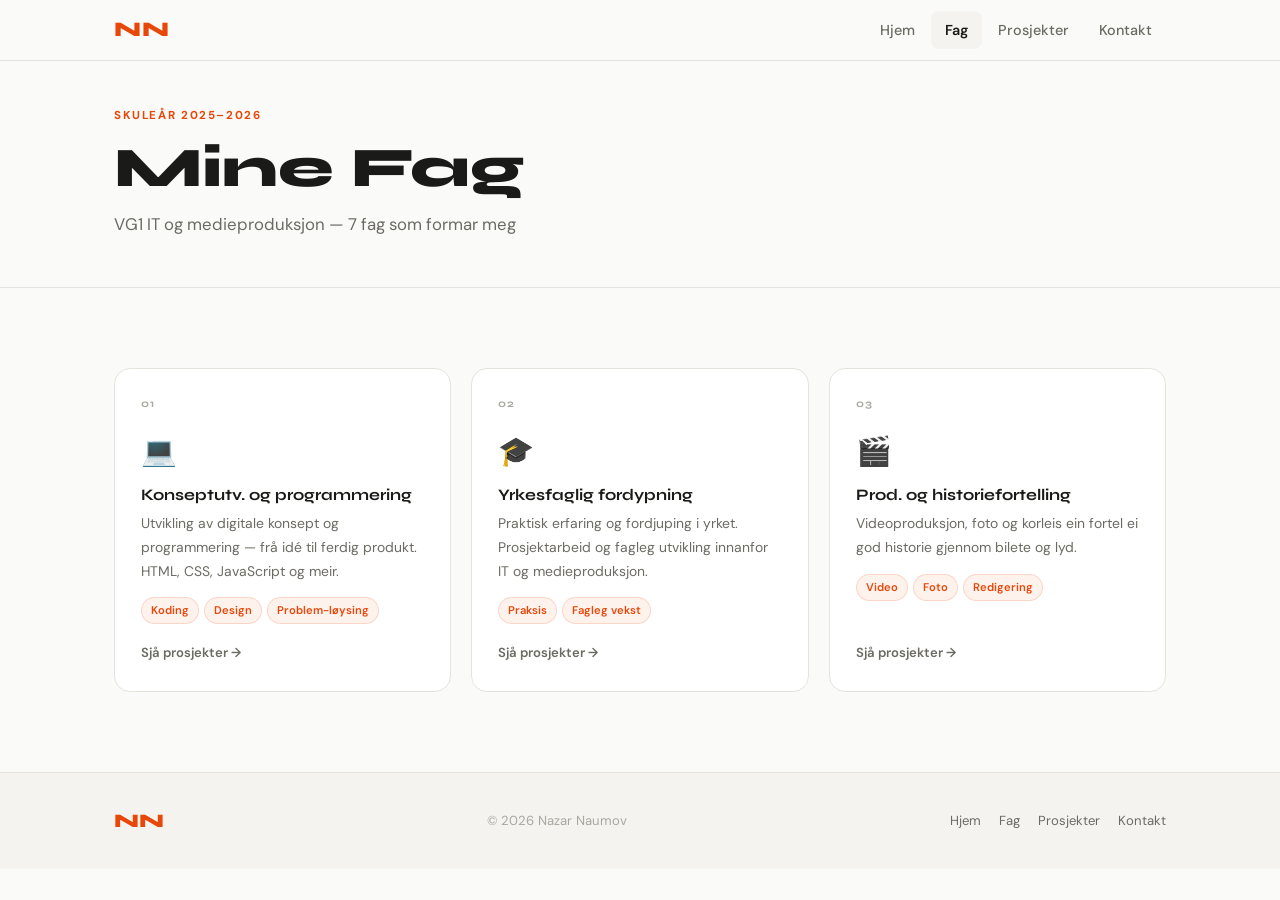
==== fag.html @ c9faaaee "Initial commit" ====
<!DOCTYPE html>
<html lang="no">
<head>
    <meta charset="UTF-8">
    <meta name="viewport" content="width=device-width, initial-scale=1.0">
    <title>Mine Fag — Nazar Naumov</title>
    <link rel="preconnect" href="https://fonts.googleapis.com">
    <link href="https://fonts.googleapis.com/css2?family=Syne:wght@400;600;700;800&family=DM+Sans:wght@300;400;500&display=swap" rel="stylesheet">
    <link rel="stylesheet" href="style.css">
</head>
<body>

    <nav class="navbar">
        <div class="nav-container">
            <a href="index.html" class="logo">NN</a>
            <div class="nav-menu">
                <a href="index.html" class="nav-link">Hjem</a>
                <a href="fag.html" class="nav-link active">Fag</a>
                <a href="prosjekter.html" class="nav-link">Prosjekter</a>
                <a href="kontakt.html" class="nav-link">Kontakt</a>
            </div>
            <button class="menu-btn" aria-label="Meny">
                <span></span><span></span><span></span>
            </button>
        </div>
    </nav>

    <div class="page-hero">
        <div class="container">
            <div class="section-label reveal">Skuleår 2025–2026</div>
            <h1 class="page-title reveal">Mine Fag</h1>
            <p class="page-subtitle reveal">VG1 IT og medieproduksjon — 7 fag som formar meg</p>
        </div>
    </div>

    <section class="fag-section section">
        <div class="container">
            <div class="fag-grid">

                <div class="fag-card reveal">
                    <div class="fag-num">01</div>
                    <div class="fag-body">
                        <div class="fag-icon">💻</div>
                        <h3>Konseptutv. og programmering</h3>
                        <p>Utvikling av digitale konsept og programmering — frå idé til ferdig produkt. HTML, CSS, JavaScript og meir.</p>
                        <div class="fag-tags">
                            <span>Koding</span>
                            <span>Design</span>
                            <span>Problem-løysing</span>
                        </div>
                    </div>
                    <a href="prosjekter.html#kp" class="fag-link">Sjå prosjekter →</a>
                </div>

                <div class="fag-card reveal">
                    <div class="fag-num">02</div>
                    <div class="fag-body">
                        <div class="fag-icon">🎓</div>
                        <h3>Yrkesfaglig fordypning</h3>
                        <p>Praktisk erfaring og fordjuping i yrket. Prosjektarbeid og fagleg utvikling innanfor IT og medieproduksjon.</p>
                        <div class="fag-tags">
                            <span>Praksis</span>
                            <span>Fagleg vekst</span>
                        </div>
                    </div>
                    <a href="prosjekter.html#yf" class="fag-link">Sjå prosjekter →</a>
                </div>

                <div class="fag-card reveal">
                    <div class="fag-num">03</div>
                    <div class="fag-body">
                        <div class="fag-icon">🎬</div>
                        <h3>Prod. og historiefortelling</h3>
                        <p>Videoproduksjon, foto og korleis ein fortel ei god historie gjennom bilete og lyd.</p>
                        <div class="fag-tags">
                            <span>Video</span>
                            <span>Foto</span>
                            <span>Redigering</span>
                        </div>
                    </div>
                    <a href="prosjekter.html#ph" class="fag-link">Sjå prosjekter →</a>
                </div>
                </div>
            </div>
        </div>
    </section>

    <footer class="footer">
        <div class="container">
            <div class="footer-inner">
                <span class="footer-logo">NN</span>
                <span class="footer-copy">© <span class="year"></span> Nazar Naumov</span>
                <div class="footer-links">
                    <a href="index.html">Hjem</a>
                    <a href="fag.html">Fag</a>
                    <a href="prosjekter.html">Prosjekter</a>
                    <a href="kontakt.html">Kontakt</a>
                </div>
            </div>
        </div>
    </footer>

    <script src="script.js"></script>
</body>
</html>
---- style.css ----
/* ============================
   RESET & BASE
   ============================ */
*, *::before, *::after { margin: 0; padding: 0; box-sizing: border-box; }

:root {
    --bg: #fafaf9;
    --bg2: #f4f3f0;
    --surface: #ffffff;
    --border: #e5e3de;
    --accent: #e8470a;
    --accent2: #f97316;
    --text: #1a1a18;
    --text-muted: #6b6b63;
    --text-dim: #a8a89e;
    --white: #ffffff;
    --radius: 10px;
    --radius-lg: 16px;
    --shadow: 0 2px 12px rgba(0,0,0,0.07);
    --shadow-lg: 0 4px 24px rgba(0,0,0,0.1);
    --transition: 0.25s ease;
}

html { scroll-behavior: smooth; }

body {
    font-family: 'DM Sans', sans-serif;
    background: var(--bg);
    color: var(--text);
    line-height: 1.7;
    overflow-x: hidden;
}

h1, h2, h3, h4 { font-family: 'Syne', sans-serif; line-height: 1.15; }
a { text-decoration: none; color: inherit; }
img { max-width: 100%; }

.container { max-width: 1100px; margin: 0 auto; padding: 0 24px; }
.section { padding: 80px 0; }
.bg-dark { background: var(--bg2); }


/* ============================
   NAVBAR
   ============================ */
.navbar {
    position: fixed;
    top: 0; left: 0; right: 0;
    z-index: 1000;
    background: rgba(250, 250, 249, 0.92);
    backdrop-filter: blur(16px);
    -webkit-backdrop-filter: blur(16px);
    border-bottom: 1px solid var(--border);
}

.nav-container {
    max-width: 1100px;
    margin: 0 auto;
    padding: 0 24px;
    height: 60px;
    display: flex;
    align-items: center;
    justify-content: space-between;
}

.logo {
    font-family: 'Syne', sans-serif;
    font-weight: 800;
    font-size: 1.3rem;
    letter-spacing: 0.04em;
    color: var(--accent);
}

.nav-menu { display: flex; gap: 2px; align-items: center; }

.nav-link {
    font-size: 0.9rem;
    font-weight: 500;
    color: var(--text-muted);
    padding: 7px 14px;
    border-radius: 8px;
    transition: var(--transition);
}

.nav-link:hover { color: var(--text); background: var(--bg2); }
.nav-link.active { color: var(--text); background: var(--bg2); font-weight: 600; }

.menu-btn {
    display: none;
    flex-direction: column;
    gap: 5px;
    background: none;
    border: none;
    cursor: pointer;
    padding: 8px;
}

.menu-btn span {
    display: block;
    width: 22px;
    height: 2px;
    background: var(--text);
    border-radius: 2px;
    transition: var(--transition);
}


/* ============================
   HERO
   ============================ */
.hero {
    min-height: 100vh;
    display: flex;
    align-items: center;
    justify-content: space-between;
    padding: 110px 24px 80px;
    max-width: 1100px;
    margin: 0 auto;
    gap: 60px;
}

.hero-bg { display: none; }

.hero-content { flex: 1; max-width: 580px; }

.hero-tag {
    display: inline-block;
    font-size: 0.78rem;
    font-weight: 600;
    letter-spacing: 0.08em;
    text-transform: uppercase;
    color: var(--accent);
    background: rgba(232, 71, 10, 0.07);
    border: 1px solid rgba(232, 71, 10, 0.18);
    padding: 5px 13px;
    border-radius: 40px;
    margin-bottom: 24px;
}

.hero-title {
    font-size: clamp(2.8rem, 6vw, 5rem);
    font-weight: 800;
    line-height: 1;
    margin-bottom: 20px;
    color: var(--text);
}

.hero-title .line { display: block; }
.hero-title .accent { color: var(--accent); }

.hero-desc {
    font-size: 1.05rem;
    color: var(--text-muted);
    max-width: 460px;
    margin-bottom: 36px;
    line-height: 1.8;
}

.hero-actions { display: flex; gap: 14px; flex-wrap: wrap; }

.hero-avatar {
    position: relative;
    flex-shrink: 0;
}

.avatar-ring {
    width: 260px; height: 260px;
    border-radius: 50%;
    padding: 3px;
    background: linear-gradient(135deg, var(--accent), var(--accent2));
}

.avatar-img {
    width: 100%; height: 100%;
    border-radius: 50%;
    overflow: hidden;
    background: var(--bg2);
    display: flex;
    align-items: center;
    justify-content: center;
}

.avatar-img img { width: 100%; height: 100%; object-fit: cover; }

.avatar-initials {
    font-family: 'Syne', sans-serif;
    font-size: 3.5rem;
    font-weight: 800;
    color: var(--accent);
}

.avatar-badge {
    position: absolute;
    bottom: 16px; right: -8px;
    background: var(--white);
    border: 1px solid var(--border);
    color: var(--text);
    font-family: 'Syne', sans-serif;
    font-weight: 700;
    font-size: 0.82rem;
    padding: 7px 14px;
    border-radius: 40px;
    box-shadow: var(--shadow);
}


/* ============================
   BUTTONS
   ============================ */
.btn-primary {
    display: inline-flex;
    align-items: center;
    background: var(--accent);
    color: white;
    font-family: 'DM Sans', sans-serif;
    font-weight: 600;
    font-size: 0.92rem;
    padding: 12px 26px;
    border-radius: 9px;
    border: none;
    cursor: pointer;
    transition: var(--transition);
}

.btn-primary:hover { background: #cf3d07; color: white; }
.btn-primary.full-width { width: 100%; justify-content: center; }

.btn-ghost {
    display: inline-flex;
    align-items: center;
    font-family: 'DM Sans', sans-serif;
    font-weight: 600;
    font-size: 0.92rem;
    padding: 12px 26px;
    border-radius: 9px;
    border: 1px solid var(--border);
    color: var(--text);
    background: transparent;
    cursor: pointer;
    transition: var(--transition);
}

.btn-ghost:hover { background: var(--bg2); border-color: var(--text-muted); }


/* ============================
   SECTION LABELS & TITLES
   ============================ */
.section-label {
    display: inline-block;
    font-size: 0.72rem;
    font-weight: 700;
    letter-spacing: 0.14em;
    text-transform: uppercase;
    color: var(--accent);
    margin-bottom: 10px;
}

.section-label.light { color: var(--accent); }

.section-title {
    font-family: 'Syne', sans-serif;
    font-size: clamp(1.8rem, 3.5vw, 2.6rem);
    font-weight: 800;
    color: var(--text);
    margin-bottom: 40px;
    line-height: 1.15;
}

.section-title.light { color: var(--text); }


/* ============================
   ABOUT
   ============================ */
.about-grid {
    display: grid;
    grid-template-columns: 1fr 1fr;
    gap: 60px;
    align-items: center;
}

.about-text p { color: var(--text-muted); margin-bottom: 14px; }
.about-text .section-title { margin-bottom: 20px; }

.about-stats {
    display: grid;
    grid-template-columns: 1fr 1fr;
    gap: 14px;
}

.stat-card {
    background: var(--surface);
    border: 1px solid var(--border);
    border-radius: var(--radius);
    padding: 24px 20px;
    text-align: center;
    transition: var(--transition);
}

.stat-card:hover { border-color: var(--accent); }

.stat-num {
    display: block;
    font-family: 'Syne', sans-serif;
    font-size: 2rem;
    font-weight: 800;
    color: var(--accent);
}

.stat-label {
    display: block;
    font-size: 0.78rem;
    color: var(--text-muted);
    margin-top: 4px;
    font-weight: 500;
}


/* ============================
   HIGHLIGHTS
   ============================ */
.highlights-grid {
    display: grid;
    grid-template-columns: repeat(3, 1fr);
    gap: 20px;
    margin-top: 40px;
}

.highlight-card {
    background: var(--surface);
    border: 1px solid var(--border);
    border-radius: var(--radius-lg);
    padding: 28px;
    transition: var(--transition);
    display: flex;
    flex-direction: column;
    gap: 10px;
    cursor: pointer;
}

.highlight-card:hover { border-color: var(--accent); box-shadow: var(--shadow); }

.card-icon { font-size: 1.8rem; }

.highlight-card h3 {
    font-family: 'Syne', sans-serif;
    font-size: 1.1rem;
    font-weight: 700;
    color: var(--text);
}

.highlight-card p { color: var(--text-muted); font-size: 0.88rem; flex: 1; }

.card-arrow {
    font-size: 1.1rem;
    color: var(--accent);
    margin-top: 6px;
    transition: var(--transition);
}

.highlight-card:hover .card-arrow { transform: translateX(4px); }


/* ============================
   PAGE HERO (inner pages)
   ============================ */
.page-hero {
    padding: 100px 0 48px;
    border-bottom: 1px solid var(--border);
}

.page-title {
    font-family: 'Syne', sans-serif;
    font-size: clamp(2.2rem, 5vw, 3.5rem);
    font-weight: 800;
    color: var(--text);
    margin-bottom: 10px;
}

.page-subtitle {
    color: var(--text-muted);
    font-size: 1.05rem;
    max-width: 500px;
}


/* ============================
   FAG GRID
   ============================ */
.fag-grid {
    display: grid;
    grid-template-columns: repeat(auto-fill, minmax(300px, 1fr));
    gap: 20px;
}

.fag-card {
    background: var(--surface);
    border: 1px solid var(--border);
    border-radius: var(--radius-lg);
    padding: 26px;
    display: flex;
    flex-direction: column;
    gap: 0;
    transition: var(--transition);
}

.fag-card:hover { border-color: var(--accent); box-shadow: var(--shadow); }

.fag-num {
    font-family: 'Syne', sans-serif;
    font-size: 0.68rem;
    font-weight: 700;
    letter-spacing: 0.1em;
    color: var(--text-dim);
    margin-bottom: 14px;
}

.fag-body { flex: 1; }
.fag-icon { font-size: 1.8rem; margin-bottom: 10px; }

.fag-body h3 {
    font-family: 'Syne', sans-serif;
    font-size: 1rem;
    font-weight: 700;
    color: var(--text);
    margin-bottom: 8px;
}

.fag-body p { color: var(--text-muted); font-size: 0.87rem; margin-bottom: 14px; line-height: 1.7; }

.fag-tags { display: flex; flex-wrap: wrap; gap: 5px; margin-bottom: 18px; }

.fag-tags span {
    font-size: 0.7rem;
    font-weight: 600;
    color: var(--accent);
    background: rgba(232, 71, 10, 0.07);
    border: 1px solid rgba(232, 71, 10, 0.16);
    padding: 3px 9px;
    border-radius: 20px;
}

.fag-link {
    font-size: 0.82rem;
    font-weight: 600;
    color: var(--text-muted);
    transition: var(--transition);
    margin-top: auto;
}

.fag-card:hover .fag-link { color: var(--accent); }


/* ============================
   PROJECTS
   ============================ */
.filter-bar {
    padding: 16px 0;
    background: var(--bg2);
    border-bottom: 1px solid var(--border);
    overflow-x: auto;
}

.filter-btns {
    display: flex;
    gap: 6px;
    flex-wrap: nowrap;
    min-width: max-content;
}

.filter-btn {
    font-family: 'DM Sans', sans-serif;
    font-size: 0.82rem;
    font-weight: 500;
    color: var(--text-muted);
    background: var(--surface);
    border: 1px solid var(--border);
    padding: 6px 14px;
    border-radius: 7px;
    cursor: pointer;
    transition: var(--transition);
    white-space: nowrap;
}

.filter-btn:hover { color: var(--text); border-color: var(--text-muted); }
.filter-btn.active { color: white; background: var(--accent); border-color: var(--accent); }

.proj-category { margin-bottom: 64px; }

.category-header {
    display: flex;
    align-items: center;
    gap: 12px;
    margin-bottom: 28px;
    padding-bottom: 14px;
    border-bottom: 1px solid var(--border);
}

.cat-icon { font-size: 1.4rem; }

.category-header h2 {
    font-family: 'Syne', sans-serif;
    font-size: 1.4rem;
    font-weight: 700;
    color: var(--text);
}

.proj-grid {
    display: grid;
    grid-template-columns: repeat(auto-fill, minmax(270px, 1fr));
    gap: 18px;
}

.proj-card {
    background: var(--surface);
    border: 1px solid var(--border);
    border-radius: var(--radius);
    padding: 22px;
    transition: var(--transition);
    display: flex;
    flex-direction: column;
    gap: 10px;
}

.proj-card:hover { border-color: var(--accent); box-shadow: var(--shadow); }

.proj-card h4 {
    font-family: 'Syne', sans-serif;
    font-size: 0.98rem;
    font-weight: 700;
    color: var(--text);
}

.proj-card p { color: var(--text-muted); font-size: 0.86rem; flex: 1; line-height: 1.7; }

.proj-status {
    display: inline-block;
    font-size: 0.68rem;
    font-weight: 700;
    letter-spacing: 0.05em;
    text-transform: uppercase;
    padding: 3px 9px;
    border-radius: 20px;
    width: fit-content;
}

.status-done { background: rgba(34,197,94,0.1); color: #16a34a; border: 1px solid rgba(34,197,94,0.2); }
.status-progress { background: rgba(234,179,8,0.1); color: #b45309; border: 1px solid rgba(234,179,8,0.25); }
.status-idea { background: rgba(232,71,10,0.08); color: var(--accent); border: 1px solid rgba(232,71,10,0.2); }

.proj-tags { display: flex; flex-wrap: wrap; gap: 5px; }

.proj-tags span {
    font-size: 0.7rem;
    font-weight: 500;
    color: var(--text-muted);
    background: var(--bg2);
    padding: 2px 9px;
    border-radius: 5px;
}

.proj-footer {
    display: flex;
    justify-content: space-between;
    align-items: center;
    padding-top: 10px;
    border-top: 1px solid var(--border);
}

.proj-date { font-size: 0.76rem; color: var(--text-dim); }

.proj-add {
    border: 2px dashed var(--border);
    background: transparent;
    align-items: center;
    justify-content: center;
    min-height: 110px;
    cursor: pointer;
    color: var(--text-dim);
    font-size: 0.88rem;
    font-weight: 500;
    transition: var(--transition);
}

.proj-add:hover { border-color: var(--accent); color: var(--accent); }
.proj-card.hidden { display: none; }


/* ============================
   CONTACT
   ============================ */
.contact-grid {
    display: grid;
    grid-template-columns: 1fr 1fr;
    gap: 60px;
    align-items: start;
}

.contact-info h2 {
    font-family: 'Syne', sans-serif;
    font-size: 1.8rem;
    font-weight: 700;
    color: var(--text);
    margin-bottom: 14px;
}

.contact-info > p { color: var(--text-muted); margin-bottom: 32px; }

.contact-items { display: flex; flex-direction: column; gap: 14px; }

.contact-item {
    display: flex;
    align-items: flex-start;
    gap: 14px;
    background: var(--surface);
    border: 1px solid var(--border);
    border-radius: var(--radius);
    padding: 16px;
    transition: var(--transition);
}

.contact-item:hover { border-color: var(--accent); }
.contact-icon { font-size: 1.3rem; flex-shrink: 0; }
.contact-label { font-size: 0.72rem; font-weight: 700; letter-spacing: 0.08em; text-transform: uppercase; color: var(--text-dim); margin-bottom: 3px; }
.contact-val { color: var(--text); font-weight: 500; font-size: 0.93rem; }

.contact-form-wrap {
    background: var(--surface);
    border: 1px solid var(--border);
    border-radius: var(--radius-lg);
    padding: 32px;
}

.contact-form { display: flex; flex-direction: column; gap: 18px; }
.form-group { display: flex; flex-direction: column; gap: 6px; }

.form-group label {
    font-size: 0.8rem;
    font-weight: 600;
    color: var(--text-muted);
    letter-spacing: 0.02em;
}

.form-group input,
.form-group textarea {
    background: var(--bg);
    border: 1px solid var(--border);
    border-radius: 8px;
    padding: 11px 14px;
    color: var(--text);
    font-family: 'DM Sans', sans-serif;
    font-size: 0.93rem;
    outline: none;
    transition: var(--transition);
    resize: vertical;
}

.form-group input:focus,
.form-group textarea:focus { border-color: var(--accent); box-shadow: 0 0 0 3px rgba(232,71,10,0.08); }

.form-group input::placeholder,
.form-group textarea::placeholder { color: var(--text-dim); }

.form-success {
    display: none;
    color: #16a34a;
    font-weight: 500;
    font-size: 0.88rem;
    text-align: center;
    padding: 12px;
    background: rgba(34,197,94,0.08);
    border-radius: 8px;
}

.form-success.show { display: block; }


/* ============================
   FOOTER
   ============================ */
.footer {
    background: var(--bg2);
    border-top: 1px solid var(--border);
    padding: 32px 0;
}

.footer-inner {
    display: flex;
    align-items: center;
    justify-content: space-between;
    flex-wrap: wrap;
    gap: 16px;
}

.footer-logo {
    font-family: 'Syne', sans-serif;
    font-weight: 800;
    font-size: 1.2rem;
    color: var(--accent);
}

.footer-copy { font-size: 0.82rem; color: var(--text-dim); }
.footer-links { display: flex; gap: 18px; }
.footer-links a { font-size: 0.82rem; color: var(--text-muted); transition: var(--transition); }
.footer-links a:hover { color: var(--text); }


/* ============================
   REVEAL ANIMATION (subtle)
   ============================ */
.reveal {
    opacity: 0;
    transform: translateY(16px);
    transition: opacity 0.5s ease, transform 0.5s ease;
}

.reveal.visible { opacity: 1; transform: translateY(0); }


/* ============================
   RESPONSIVE
   ============================ */
@media (max-width: 900px) {
    .hero { flex-direction: column-reverse; text-align: center; padding-top: 90px; min-height: auto; }
    .hero-actions { justify-content: center; }
    .hero-desc { margin-left: auto; margin-right: auto; }
    .avatar-ring { width: 200px; height: 200px; }
    .about-grid { grid-template-columns: 1fr; }
    .highlights-grid { grid-template-columns: 1fr 1fr; }
    .contact-grid { grid-template-columns: 1fr; }
}

@media (max-width: 640px) {
    .nav-menu { display: none; }
    .menu-btn { display: flex; }

    .nav-menu.open {
        display: flex;
        flex-direction: column;
        position: absolute;
        top: 60px; left: 0; right: 0;
        background: rgba(250,250,249,0.98);
        backdrop-filter: blur(16px);
        padding: 12px 24px 20px;
        border-bottom: 1px solid var(--border);
        gap: 2px;
    }

    .highlights-grid { grid-template-columns: 1fr; }
    .about-stats { grid-template-columns: 1fr 1fr; }
    .fag-grid { grid-template-columns: 1fr; }
    .proj-grid { grid-template-columns: 1fr; }
    .footer-inner { flex-direction: column; align-items: flex-start; }
}
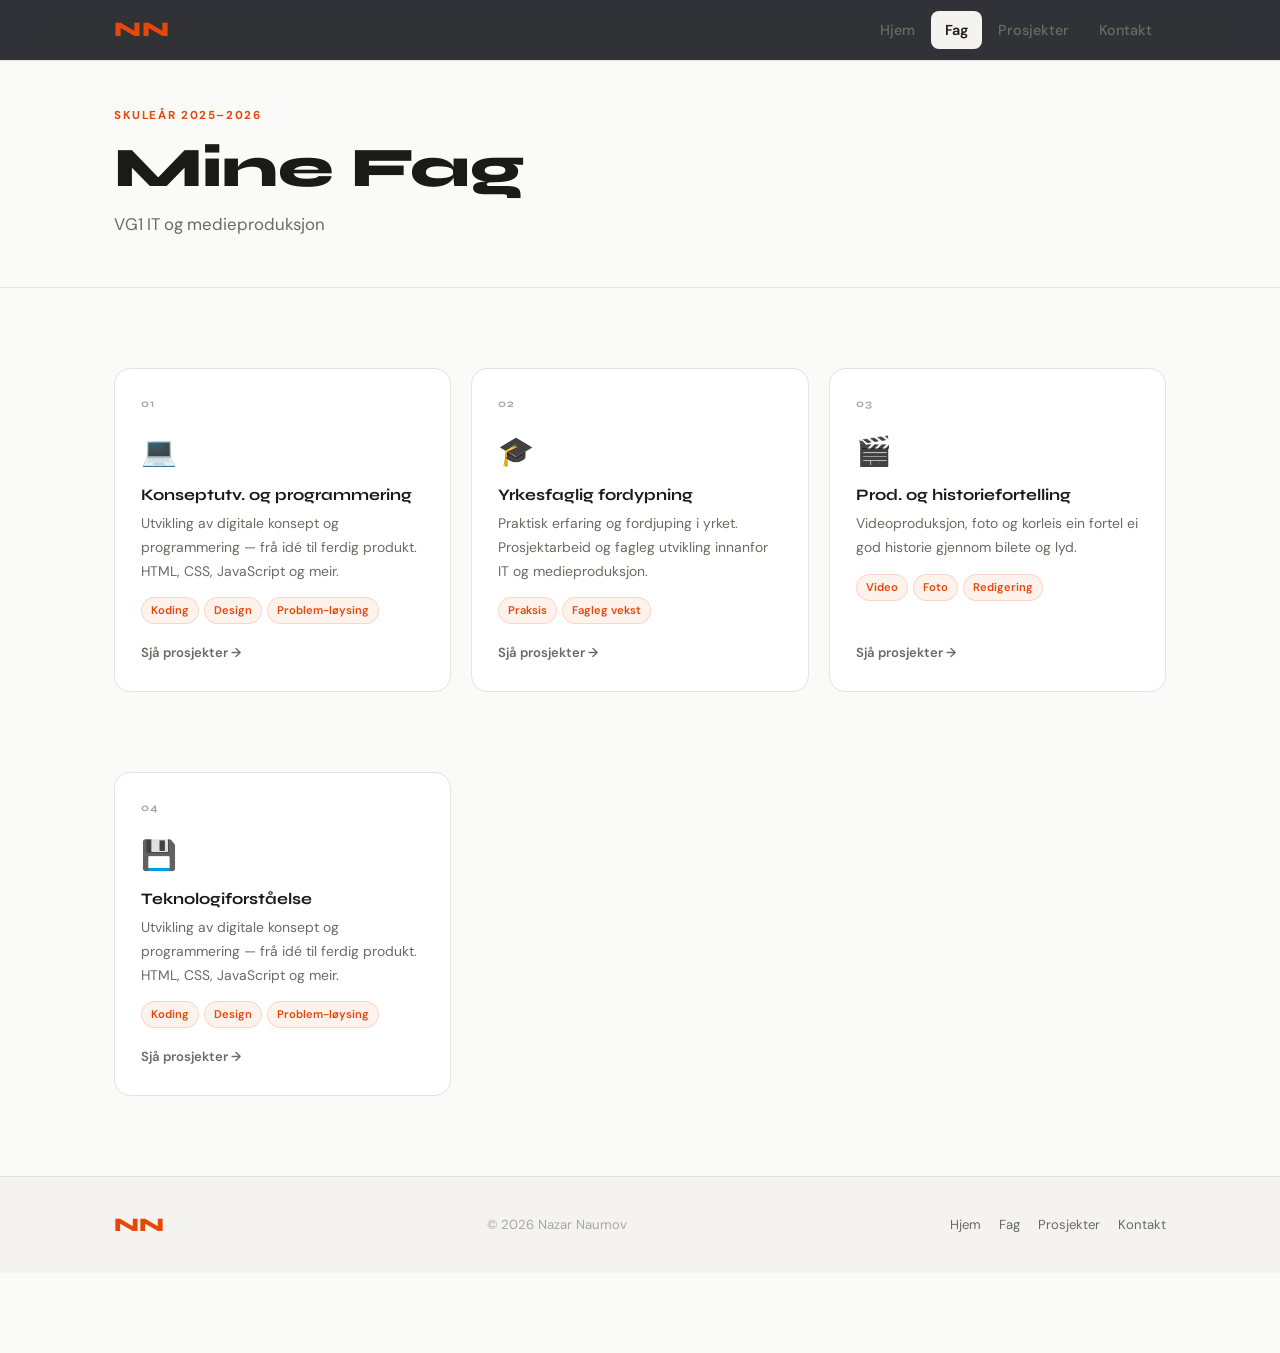
==== commit 9ab97628: "216" ====
--- a/fag.html
+++ b/fag.html
@@ -29,7 +29,7 @@
         <div class="container">
             <div class="section-label reveal">Skuleår 2025–2026</div>
             <h1 class="page-title reveal">Mine Fag</h1>
-            <p class="page-subtitle reveal">VG1 IT og medieproduksjon — 7 fag som formar meg</p>
+            <p class="page-subtitle reveal">VG1 IT og medieproduksjon</p>
         </div>
     </div>
 
@@ -83,9 +83,26 @@
                 </div>
             </div>
         </div>
+        <section class="fag-section section">
+        <div class="container">
+            <div class="fag-grid">
+
+                <div class="fag-card reveal">
+                    <div class="fag-num">04</div>
+                    <div class="fag-body">
+                        <div class="fag-icon">💾</div>
+                        <h3>Teknologiforståelse</h3>
+                        <p>Utvikling av digitale konsept og programmering — frå idé til ferdig produkt. HTML, CSS, JavaScript og meir.</p>
+                        <div class="fag-tags">
+                            <span>Koding</span>
+                            <span>Design</span>
+                            <span>Problem-løysing</span>
+                        </div>
+                    </div>
+                    <a href="prosjekter.html#tf" class="fag-link">Sjå prosjekter →</a>
+                </div>
     </section>
-
-    <footer class="footer">
+          <footer class="footer">
         <div class="container">
             <div class="footer-inner">
                 <span class="footer-logo">NN</span>
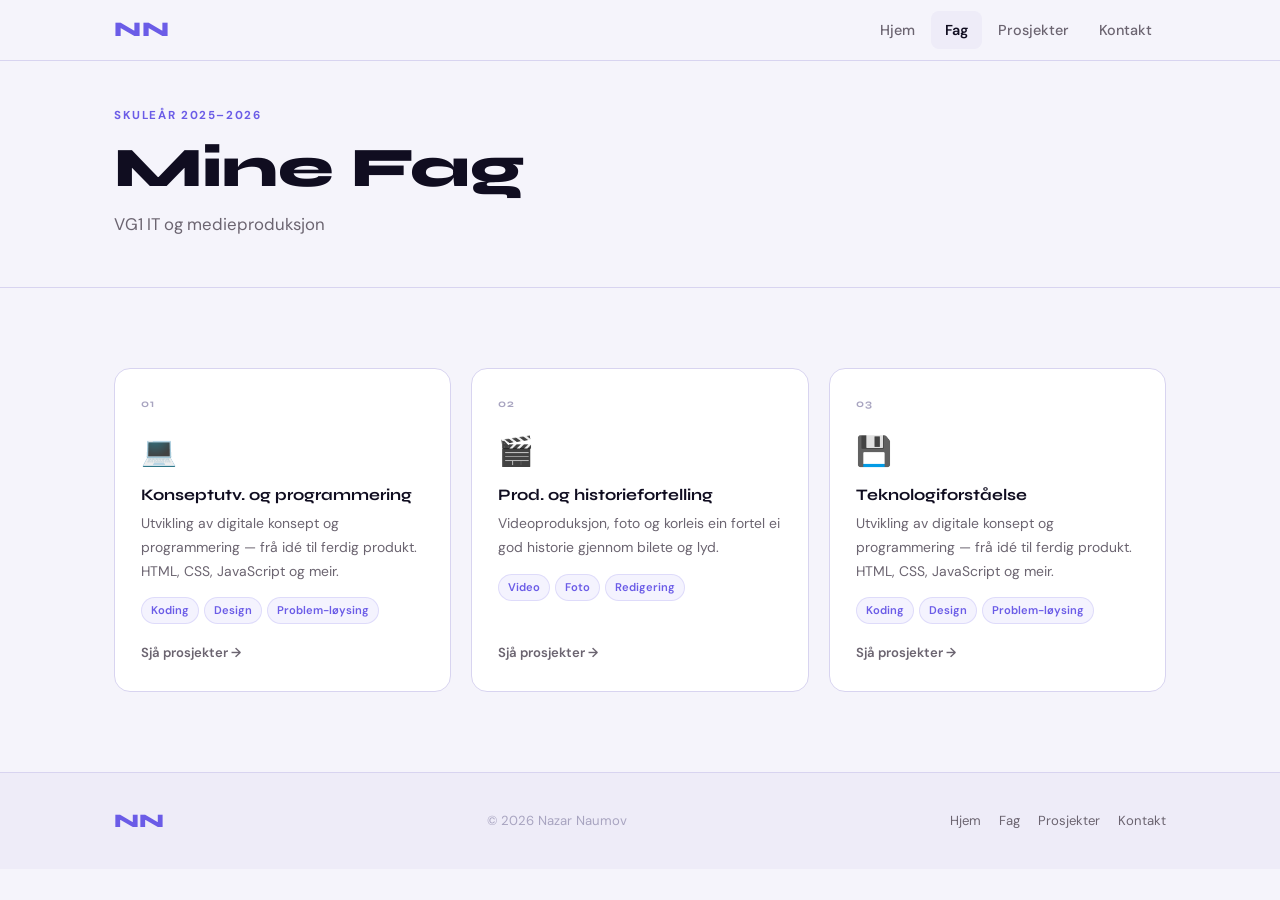
==== commit b746b67d: "ssss" ====
--- a/fag.html
+++ b/fag.html
@@ -55,20 +55,6 @@
                 <div class="fag-card reveal">
                     <div class="fag-num">02</div>
                     <div class="fag-body">
-                        <div class="fag-icon">🎓</div>
-                        <h3>Yrkesfaglig fordypning</h3>
-                        <p>Praktisk erfaring og fordjuping i yrket. Prosjektarbeid og fagleg utvikling innanfor IT og medieproduksjon.</p>
-                        <div class="fag-tags">
-                            <span>Praksis</span>
-                            <span>Fagleg vekst</span>
-                        </div>
-                    </div>
-                    <a href="prosjekter.html#yf" class="fag-link">Sjå prosjekter →</a>
-                </div>
-
-                <div class="fag-card reveal">
-                    <div class="fag-num">03</div>
-                    <div class="fag-body">
                         <div class="fag-icon">🎬</div>
                         <h3>Prod. og historiefortelling</h3>
                         <p>Videoproduksjon, foto og korleis ein fortel ei god historie gjennom bilete og lyd.</p>
@@ -80,15 +66,9 @@
                     </div>
                     <a href="prosjekter.html#ph" class="fag-link">Sjå prosjekter →</a>
                 </div>
-                </div>
-            </div>
-        </div>
-        <section class="fag-section section">
-        <div class="container">
-            <div class="fag-grid">
 
                 <div class="fag-card reveal">
-                    <div class="fag-num">04</div>
+                    <div class="fag-num">03</div>
                     <div class="fag-body">
                         <div class="fag-icon">💾</div>
                         <h3>Teknologiforståelse</h3>
@@ -101,8 +81,12 @@
                     </div>
                     <a href="prosjekter.html#tf" class="fag-link">Sjå prosjekter →</a>
                 </div>
+
+            </div>
+        </div>
     </section>
-          <footer class="footer">
+
+    <footer class="footer">
         <div class="container">
             <div class="footer-inner">
                 <span class="footer-logo">NN</span>
--- a/style.css
+++ b/style.css
@@ -4,21 +4,21 @@
 *, *::before, *::after { margin: 0; padding: 0; box-sizing: border-box; }
 
 :root {
-    --bg: #fafaf9;
-    --bg2: #f4f3f0;
-    --surface: #ffffff;
-    --border: #e5e3de;
-    --accent: #e8470a;
-    --accent2: #f97316;
-    --text: #1a1a18;
-    --text-muted: #6b6b63;
-    --text-dim: #a8a89e;
-    --white: #ffffff;
-    --radius: 10px;
-    --radius-lg: 16px;
-    --shadow: 0 2px 12px rgba(0,0,0,0.07);
-    --shadow-lg: 0 4px 24px rgba(0,0,0,0.1);
-    --transition: 0.25s ease;
+--bg: #f5f4fb;
+--bg2: #eeecf8;
+--surface: #ffffff;
+--border: #d8d4f0;
+--accent: #6B5CE7;
+--accent2: #5a4dd4;
+--text: #100D20;
+--text-muted: #6b6470;
+--text-dim: #a8a4c0;
+--white: #ffffff;
+--radius: 10px;
+--radius-lg: 16px;
+--shadow: 0 2px 12px rgba(28,23,48,0.07);
+--shadow-lg: 0 4px 24px rgba(28,23,48,0.12);
+--transition: 0.25s ease;
 }
 
 html { scroll-behavior: smooth; }
@@ -47,7 +47,7 @@
     position: fixed;
     top: 0; left: 0; right: 0;
     z-index: 1000;
-    background: rgba(250, 250, 249, 0.92);
+    background: rgba(245, 244, 251, 0.95);
     backdrop-filter: blur(16px);
     -webkit-backdrop-filter: blur(16px);
     border-bottom: 1px solid var(--border);
@@ -130,8 +130,8 @@
     letter-spacing: 0.08em;
     text-transform: uppercase;
     color: var(--accent);
-    background: rgba(232, 71, 10, 0.07);
-    border: 1px solid rgba(232, 71, 10, 0.18);
+    background: rgba(107, 92, 231, 0.07);
+    border: 1px solid rgba(107, 92, 231, 0.18);
     padding: 5px 13px;
     border-radius: 40px;
     margin-bottom: 24px;
@@ -222,7 +222,7 @@
     transition: var(--transition);
 }
 
-.btn-primary:hover { background: #cf3d07; color: white; }
+.btn-primary:hover { background: var(--accent2); color: white; }
 .btn-primary.full-width { width: 100%; justify-content: center; }
 
 .btn-ghost {
@@ -435,8 +435,8 @@
     font-size: 0.7rem;
     font-weight: 600;
     color: var(--accent);
-    background: rgba(232, 71, 10, 0.07);
-    border: 1px solid rgba(232, 71, 10, 0.16);
+    background: rgba(107, 92, 231, 0.07);
+    border: 1px solid rgba(107, 92, 231, 0.16);
     padding: 3px 9px;
     border-radius: 20px;
 }
@@ -547,7 +547,7 @@
 
 .status-done { background: rgba(34,197,94,0.1); color: #16a34a; border: 1px solid rgba(34,197,94,0.2); }
 .status-progress { background: rgba(234,179,8,0.1); color: #b45309; border: 1px solid rgba(234,179,8,0.25); }
-.status-idea { background: rgba(232,71,10,0.08); color: var(--accent); border: 1px solid rgba(232,71,10,0.2); }
+.status-idea { background: rgba(107,92,231,0.08); color: var(--accent); border: 1px solid rgba(107,92,231,0.2); }
 
 .proj-tags { display: flex; flex-wrap: wrap; gap: 5px; }
 
@@ -657,7 +657,7 @@
 }
 
 .form-group input:focus,
-.form-group textarea:focus { border-color: var(--accent); box-shadow: 0 0 0 3px rgba(232,71,10,0.08); }
+.form-group textarea:focus { border-color: var(--accent); box-shadow: 0 0 0 3px rgba(107,92,231,0.12); }
 
 .form-group input::placeholder,
 .form-group textarea::placeholder { color: var(--text-dim); }
@@ -740,7 +740,7 @@
         flex-direction: column;
         position: absolute;
         top: 60px; left: 0; right: 0;
-        background: rgba(250,250,249,0.98);
+        background: rgba(245, 244, 251, 0.98);
         backdrop-filter: blur(16px);
         padding: 12px 24px 20px;
         border-bottom: 1px solid var(--border);
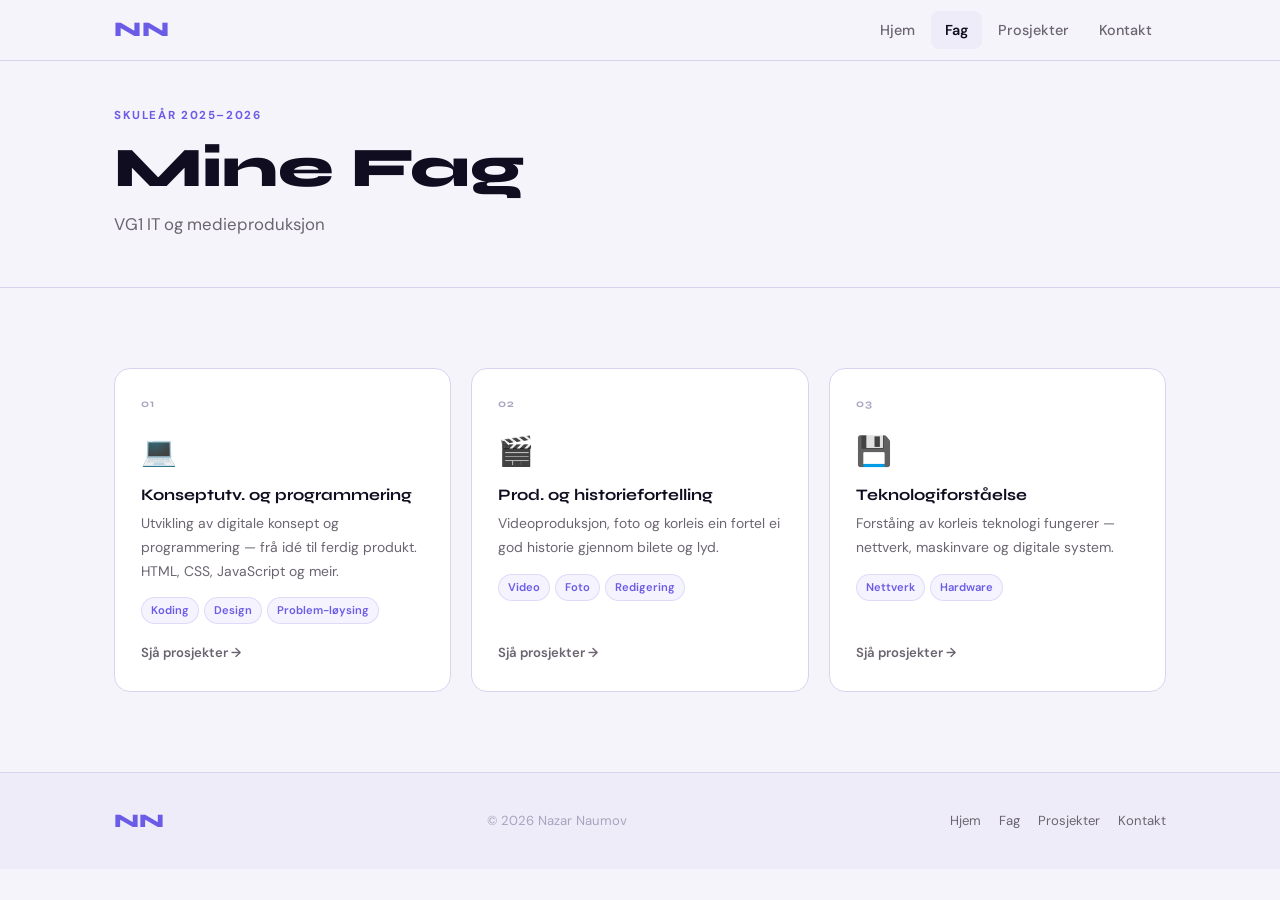
==== commit 3cbf1ac1: "й1" ====
--- a/fag.html
+++ b/fag.html
@@ -72,11 +72,10 @@
                     <div class="fag-body">
                         <div class="fag-icon">💾</div>
                         <h3>Teknologiforståelse</h3>
-                        <p>Utvikling av digitale konsept og programmering — frå idé til ferdig produkt. HTML, CSS, JavaScript og meir.</p>
+                        <p>Forståing av korleis teknologi fungerer — nettverk, maskinvare og digitale system.</p>
                         <div class="fag-tags">
-                            <span>Koding</span>
-                            <span>Design</span>
-                            <span>Problem-løysing</span>
+                            <span>Nettverk</span>
+                            <span>Hardware</span>
                         </div>
                     </div>
                     <a href="prosjekter.html#tf" class="fag-link">Sjå prosjekter →</a>
--- a/style.css
+++ b/style.css
@@ -1,755 +1,165 @@
-/* ============================
-   RESET & BASE
-   ============================ */
 *, *::before, *::after { margin: 0; padding: 0; box-sizing: border-box; }
 
 :root {
---bg: #f5f4fb;
---bg2: #eeecf8;
---surface: #ffffff;
---border: #d8d4f0;
---accent: #6B5CE7;
---accent2: #5a4dd4;
---text: #100D20;
---text-muted: #6b6470;
---text-dim: #a8a4c0;
---white: #ffffff;
---radius: 10px;
---radius-lg: 16px;
---shadow: 0 2px 12px rgba(28,23,48,0.07);
---shadow-lg: 0 4px 24px rgba(28,23,48,0.12);
---transition: 0.25s ease;
+  --bg: #f5f4fb; --bg2: #eeecf8; --surface: #fff;
+  --border: #d8d4f0; --accent: #6B5CE7; --accent2: #5a4dd4;
+  --text: #100D20; --text-muted: #6b6470; --text-dim: #a8a4c0;
+  --radius: 10px; --radius-lg: 16px;
+  --shadow: 0 2px 12px rgba(28,23,48,.07);
+  --shadow-lg: 0 4px 24px rgba(28,23,48,.12);
+  --t: .25s ease;
 }
 
 html { scroll-behavior: smooth; }
-
-body {
-    font-family: 'DM Sans', sans-serif;
-    background: var(--bg);
-    color: var(--text);
-    line-height: 1.7;
-    overflow-x: hidden;
-}
-
-h1, h2, h3, h4 { font-family: 'Syne', sans-serif; line-height: 1.15; }
+body { font-family: 'DM Sans', sans-serif; background: var(--bg); color: var(--text); line-height: 1.7; overflow-x: hidden; }
+h1,h2,h3,h4 { font-family: 'Syne', sans-serif; line-height: 1.15; }
 a { text-decoration: none; color: inherit; }
 img { max-width: 100%; }
-
 .container { max-width: 1100px; margin: 0 auto; padding: 0 24px; }
 .section { padding: 80px 0; }
 .bg-dark { background: var(--bg2); }
 
+.navbar { position: fixed; inset: 0 0 auto; z-index: 1000; background: rgba(245,244,251,.95); backdrop-filter: blur(16px); border-bottom: 1px solid var(--border); }
+.nav-container { max-width: 1100px; margin: 0 auto; padding: 0 24px; height: 60px; display: flex; align-items: center; justify-content: space-between; }
+.logo { font-family: 'Syne', sans-serif; font-weight: 800; font-size: 1.3rem; color: var(--accent); letter-spacing: .04em; }
+.nav-menu { display: flex; gap: 2px; align-items: center; }
+.nav-link { font-size: .9rem; font-weight: 500; color: var(--text-muted); padding: 7px 14px; border-radius: 8px; transition: var(--t); }
+.nav-link:hover, .nav-link.active { color: var(--text); background: var(--bg2); }
+.nav-link.active { font-weight: 600; }
+.menu-btn { display: none; flex-direction: column; gap: 5px; background: none; border: none; cursor: pointer; padding: 8px; }
+.menu-btn span { display: block; width: 22px; height: 2px; background: var(--text); border-radius: 2px; transition: var(--t); }
 
-/* ============================
-   NAVBAR
-   ============================ */
-.navbar {
-    position: fixed;
-    top: 0; left: 0; right: 0;
-    z-index: 1000;
-    background: rgba(245, 244, 251, 0.95);
-    backdrop-filter: blur(16px);
-    -webkit-backdrop-filter: blur(16px);
-    border-bottom: 1px solid var(--border);
-}
-
-.nav-container {
-    max-width: 1100px;
-    margin: 0 auto;
-    padding: 0 24px;
-    height: 60px;
-    display: flex;
-    align-items: center;
-    justify-content: space-between;
-}
-
-.logo {
-    font-family: 'Syne', sans-serif;
-    font-weight: 800;
-    font-size: 1.3rem;
-    letter-spacing: 0.04em;
-    color: var(--accent);
-}
-
-.nav-menu { display: flex; gap: 2px; align-items: center; }
-
-.nav-link {
-    font-size: 0.9rem;
-    font-weight: 500;
-    color: var(--text-muted);
-    padding: 7px 14px;
-    border-radius: 8px;
-    transition: var(--transition);
-}
-
-.nav-link:hover { color: var(--text); background: var(--bg2); }
-.nav-link.active { color: var(--text); background: var(--bg2); font-weight: 600; }
-
-.menu-btn {
-    display: none;
-    flex-direction: column;
-    gap: 5px;
-    background: none;
-    border: none;
-    cursor: pointer;
-    padding: 8px;
-}
-
-.menu-btn span {
-    display: block;
-    width: 22px;
-    height: 2px;
-    background: var(--text);
-    border-radius: 2px;
-    transition: var(--transition);
-}
-
-
-/* ============================
-   HERO
-   ============================ */
-.hero {
-    min-height: 100vh;
-    display: flex;
-    align-items: center;
-    justify-content: space-between;
-    padding: 110px 24px 80px;
-    max-width: 1100px;
-    margin: 0 auto;
-    gap: 60px;
-}
-
-.hero-bg { display: none; }
-
+.hero { min-height: 100vh; display: flex; align-items: center; justify-content: space-between; padding: 110px 24px 80px; max-width: 1100px; margin: 0 auto; gap: 60px; }
 .hero-content { flex: 1; max-width: 580px; }
-
-.hero-tag {
-    display: inline-block;
-    font-size: 0.78rem;
-    font-weight: 600;
-    letter-spacing: 0.08em;
-    text-transform: uppercase;
-    color: var(--accent);
-    background: rgba(107, 92, 231, 0.07);
-    border: 1px solid rgba(107, 92, 231, 0.18);
-    padding: 5px 13px;
-    border-radius: 40px;
-    margin-bottom: 24px;
-}
-
-.hero-title {
-    font-size: clamp(2.8rem, 6vw, 5rem);
-    font-weight: 800;
-    line-height: 1;
-    margin-bottom: 20px;
-    color: var(--text);
-}
-
+.hero-tag { display: inline-block; font-size: .78rem; font-weight: 600; letter-spacing: .08em; text-transform: uppercase; color: var(--accent); background: rgba(107,92,231,.07); border: 1px solid rgba(107,92,231,.18); padding: 5px 13px; border-radius: 40px; margin-bottom: 24px; }
+.hero-title { font-size: clamp(2.8rem,6vw,5rem); font-weight: 800; line-height: 1; margin-bottom: 20px; }
 .hero-title .line { display: block; }
 .hero-title .accent { color: var(--accent); }
+.hero-desc { font-size: 1.05rem; color: var(--text-muted); max-width: 460px; margin-bottom: 36px; line-height: 1.8; }
+.hero-actions { display: flex; gap: 14px; flex-wrap: wrap; }
+.hero-avatar { position: relative; flex-shrink: 0; }
+.avatar-ring { width: 260px; height: 260px; border-radius: 50%; padding: 3px; background: linear-gradient(135deg, var(--accent), var(--accent2)); }
+.avatar-img { width: 100%; height: 100%; border-radius: 50%; overflow: hidden; background: var(--bg2); display: flex; align-items: center; justify-content: center; }
+.avatar-img img { width: 100%; height: 100%; object-fit: cover; }
+.avatar-initials { font-family: 'Syne', sans-serif; font-size: 3.5rem; font-weight: 800; color: var(--accent); }
+.avatar-badge { position: absolute; bottom: 16px; right: -8px; background: #fff; border: 1px solid var(--border); font-family: 'Syne', sans-serif; font-weight: 700; font-size: .82rem; padding: 7px 14px; border-radius: 40px; box-shadow: var(--shadow); }
 
-.hero-desc {
-    font-size: 1.05rem;
-    color: var(--text-muted);
-    max-width: 460px;
-    margin-bottom: 36px;
-    line-height: 1.8;
-}
-
-.hero-actions { display: flex; gap: 14px; flex-wrap: wrap; }
-
-.hero-avatar {
-    position: relative;
-    flex-shrink: 0;
-}
-
-.avatar-ring {
-    width: 260px; height: 260px;
-    border-radius: 50%;
-    padding: 3px;
-    background: linear-gradient(135deg, var(--accent), var(--accent2));
-}
-
-.avatar-img {
-    width: 100%; height: 100%;
-    border-radius: 50%;
-    overflow: hidden;
-    background: var(--bg2);
-    display: flex;
-    align-items: center;
-    justify-content: center;
-}
-
-.avatar-img img { width: 100%; height: 100%; object-fit: cover; }
-
-.avatar-initials {
-    font-family: 'Syne', sans-serif;
-    font-size: 3.5rem;
-    font-weight: 800;
-    color: var(--accent);
-}
-
-.avatar-badge {
-    position: absolute;
-    bottom: 16px; right: -8px;
-    background: var(--white);
-    border: 1px solid var(--border);
-    color: var(--text);
-    font-family: 'Syne', sans-serif;
-    font-weight: 700;
-    font-size: 0.82rem;
-    padding: 7px 14px;
-    border-radius: 40px;
-    box-shadow: var(--shadow);
-}
-
-
-/* ============================
-   BUTTONS
-   ============================ */
-.btn-primary {
-    display: inline-flex;
-    align-items: center;
-    background: var(--accent);
-    color: white;
-    font-family: 'DM Sans', sans-serif;
-    font-weight: 600;
-    font-size: 0.92rem;
-    padding: 12px 26px;
-    border-radius: 9px;
-    border: none;
-    cursor: pointer;
-    transition: var(--transition);
-}
-
-.btn-primary:hover { background: var(--accent2); color: white; }
+.btn-primary { display: inline-flex; align-items: center; background: var(--accent); color: #fff; font-family: 'DM Sans', sans-serif; font-weight: 600; font-size: .92rem; padding: 12px 26px; border-radius: 9px; border: none; cursor: pointer; transition: var(--t); }
+.btn-primary:hover { background: var(--accent2); }
 .btn-primary.full-width { width: 100%; justify-content: center; }
-
-.btn-ghost {
-    display: inline-flex;
-    align-items: center;
-    font-family: 'DM Sans', sans-serif;
-    font-weight: 600;
-    font-size: 0.92rem;
-    padding: 12px 26px;
-    border-radius: 9px;
-    border: 1px solid var(--border);
-    color: var(--text);
-    background: transparent;
-    cursor: pointer;
-    transition: var(--transition);
-}
-
+.btn-ghost { display: inline-flex; align-items: center; font-family: 'DM Sans', sans-serif; font-weight: 600; font-size: .92rem; padding: 12px 26px; border-radius: 9px; border: 1px solid var(--border); color: var(--text); background: transparent; cursor: pointer; transition: var(--t); }
 .btn-ghost:hover { background: var(--bg2); border-color: var(--text-muted); }
 
+.section-label { display: inline-block; font-size: .72rem; font-weight: 700; letter-spacing: .14em; text-transform: uppercase; color: var(--accent); margin-bottom: 10px; }
+.section-title { font-family: 'Syne', sans-serif; font-size: clamp(1.8rem,3.5vw,2.6rem); font-weight: 800; color: var(--text); margin-bottom: 40px; line-height: 1.15; }
 
-/* ============================
-   SECTION LABELS & TITLES
-   ============================ */
-.section-label {
-    display: inline-block;
-    font-size: 0.72rem;
-    font-weight: 700;
-    letter-spacing: 0.14em;
-    text-transform: uppercase;
-    color: var(--accent);
-    margin-bottom: 10px;
-}
-
-.section-label.light { color: var(--accent); }
-
-.section-title {
-    font-family: 'Syne', sans-serif;
-    font-size: clamp(1.8rem, 3.5vw, 2.6rem);
-    font-weight: 800;
-    color: var(--text);
-    margin-bottom: 40px;
-    line-height: 1.15;
-}
-
-.section-title.light { color: var(--text); }
-
-
-/* ============================
-   ABOUT
-   ============================ */
-.about-grid {
-    display: grid;
-    grid-template-columns: 1fr 1fr;
-    gap: 60px;
-    align-items: center;
-}
-
+.about-grid { display: grid; grid-template-columns: 1fr 1fr; gap: 60px; align-items: center; }
 .about-text p { color: var(--text-muted); margin-bottom: 14px; }
 .about-text .section-title { margin-bottom: 20px; }
+.about-stats { display: grid; grid-template-columns: 1fr 1fr; gap: 14px; }
+.stat-card { background: var(--surface); border: 1px solid var(--border); border-radius: var(--radius); padding: 24px 20px; text-align: center; transition: var(--t); }
+.stat-card:hover { border-color: var(--accent); }
+.stat-num { display: block; font-family: 'Syne', sans-serif; font-size: 2rem; font-weight: 800; color: var(--accent); }
+.stat-label { display: block; font-size: .78rem; color: var(--text-muted); margin-top: 4px; font-weight: 500; }
 
-.about-stats {
-    display: grid;
-    grid-template-columns: 1fr 1fr;
-    gap: 14px;
-}
-
-.stat-card {
-    background: var(--surface);
-    border: 1px solid var(--border);
-    border-radius: var(--radius);
-    padding: 24px 20px;
-    text-align: center;
-    transition: var(--transition);
-}
-
-.stat-card:hover { border-color: var(--accent); }
-
-.stat-num {
-    display: block;
-    font-family: 'Syne', sans-serif;
-    font-size: 2rem;
-    font-weight: 800;
-    color: var(--accent);
-}
-
-.stat-label {
-    display: block;
-    font-size: 0.78rem;
-    color: var(--text-muted);
-    margin-top: 4px;
-    font-weight: 500;
-}
-
-
-/* ============================
-   HIGHLIGHTS
-   ============================ */
-.highlights-grid {
-    display: grid;
-    grid-template-columns: repeat(3, 1fr);
-    gap: 20px;
-    margin-top: 40px;
-}
-
-.highlight-card {
-    background: var(--surface);
-    border: 1px solid var(--border);
-    border-radius: var(--radius-lg);
-    padding: 28px;
-    transition: var(--transition);
-    display: flex;
-    flex-direction: column;
-    gap: 10px;
-    cursor: pointer;
-}
-
+.highlights-grid { display: grid; grid-template-columns: repeat(3,1fr); gap: 20px; margin-top: 40px; }
+.highlight-card { background: var(--surface); border: 1px solid var(--border); border-radius: var(--radius-lg); padding: 28px; transition: var(--t); display: flex; flex-direction: column; gap: 10px; cursor: pointer; }
 .highlight-card:hover { border-color: var(--accent); box-shadow: var(--shadow); }
-
 .card-icon { font-size: 1.8rem; }
-
-.highlight-card h3 {
-    font-family: 'Syne', sans-serif;
-    font-size: 1.1rem;
-    font-weight: 700;
-    color: var(--text);
-}
-
-.highlight-card p { color: var(--text-muted); font-size: 0.88rem; flex: 1; }
-
-.card-arrow {
-    font-size: 1.1rem;
-    color: var(--accent);
-    margin-top: 6px;
-    transition: var(--transition);
-}
-
+.highlight-card h3 { font-family: 'Syne', sans-serif; font-size: 1.1rem; font-weight: 700; }
+.highlight-card p { color: var(--text-muted); font-size: .88rem; flex: 1; }
+.card-arrow { font-size: 1.1rem; color: var(--accent); margin-top: 6px; transition: var(--t); }
 .highlight-card:hover .card-arrow { transform: translateX(4px); }
 
+.page-hero { padding: 100px 0 48px; border-bottom: 1px solid var(--border); }
+.page-title { font-family: 'Syne', sans-serif; font-size: clamp(2.2rem,5vw,3.5rem); font-weight: 800; margin-bottom: 10px; }
+.page-subtitle { color: var(--text-muted); font-size: 1.05rem; max-width: 500px; }
 
-/* ============================
-   PAGE HERO (inner pages)
-   ============================ */
-.page-hero {
-    padding: 100px 0 48px;
-    border-bottom: 1px solid var(--border);
-}
-
-.page-title {
-    font-family: 'Syne', sans-serif;
-    font-size: clamp(2.2rem, 5vw, 3.5rem);
-    font-weight: 800;
-    color: var(--text);
-    margin-bottom: 10px;
-}
-
-.page-subtitle {
-    color: var(--text-muted);
-    font-size: 1.05rem;
-    max-width: 500px;
-}
-
-
-/* ============================
-   FAG GRID
-   ============================ */
-.fag-grid {
-    display: grid;
-    grid-template-columns: repeat(auto-fill, minmax(300px, 1fr));
-    gap: 20px;
-}
-
-.fag-card {
-    background: var(--surface);
-    border: 1px solid var(--border);
-    border-radius: var(--radius-lg);
-    padding: 26px;
-    display: flex;
-    flex-direction: column;
-    gap: 0;
-    transition: var(--transition);
-}
-
+.fag-grid { display: grid; grid-template-columns: repeat(auto-fill,minmax(300px,1fr)); gap: 20px; }
+.fag-card { background: var(--surface); border: 1px solid var(--border); border-radius: var(--radius-lg); padding: 26px; display: flex; flex-direction: column; transition: var(--t); }
 .fag-card:hover { border-color: var(--accent); box-shadow: var(--shadow); }
-
-.fag-num {
-    font-family: 'Syne', sans-serif;
-    font-size: 0.68rem;
-    font-weight: 700;
-    letter-spacing: 0.1em;
-    color: var(--text-dim);
-    margin-bottom: 14px;
-}
-
+.fag-num { font-family: 'Syne', sans-serif; font-size: .68rem; font-weight: 700; letter-spacing: .1em; color: var(--text-dim); margin-bottom: 14px; }
 .fag-body { flex: 1; }
 .fag-icon { font-size: 1.8rem; margin-bottom: 10px; }
-
-.fag-body h3 {
-    font-family: 'Syne', sans-serif;
-    font-size: 1rem;
-    font-weight: 700;
-    color: var(--text);
-    margin-bottom: 8px;
-}
-
-.fag-body p { color: var(--text-muted); font-size: 0.87rem; margin-bottom: 14px; line-height: 1.7; }
-
+.fag-body h3 { font-family: 'Syne', sans-serif; font-size: 1rem; font-weight: 700; margin-bottom: 8px; }
+.fag-body p { color: var(--text-muted); font-size: .87rem; margin-bottom: 14px; line-height: 1.7; }
 .fag-tags { display: flex; flex-wrap: wrap; gap: 5px; margin-bottom: 18px; }
-
-.fag-tags span {
-    font-size: 0.7rem;
-    font-weight: 600;
-    color: var(--accent);
-    background: rgba(107, 92, 231, 0.07);
-    border: 1px solid rgba(107, 92, 231, 0.16);
-    padding: 3px 9px;
-    border-radius: 20px;
-}
-
-.fag-link {
-    font-size: 0.82rem;
-    font-weight: 600;
-    color: var(--text-muted);
-    transition: var(--transition);
-    margin-top: auto;
-}
-
+.fag-tags span { font-size: .7rem; font-weight: 600; color: var(--accent); background: rgba(107,92,231,.07); border: 1px solid rgba(107,92,231,.16); padding: 3px 9px; border-radius: 20px; }
+.fag-link { font-size: .82rem; font-weight: 600; color: var(--text-muted); transition: var(--t); margin-top: auto; }
 .fag-card:hover .fag-link { color: var(--accent); }
 
-
-/* ============================
-   PROJECTS
-   ============================ */
-.filter-bar {
-    padding: 16px 0;
-    background: var(--bg2);
-    border-bottom: 1px solid var(--border);
-    overflow-x: auto;
-}
-
-.filter-btns {
-    display: flex;
-    gap: 6px;
-    flex-wrap: nowrap;
-    min-width: max-content;
-}
-
-.filter-btn {
-    font-family: 'DM Sans', sans-serif;
-    font-size: 0.82rem;
-    font-weight: 500;
-    color: var(--text-muted);
-    background: var(--surface);
-    border: 1px solid var(--border);
-    padding: 6px 14px;
-    border-radius: 7px;
-    cursor: pointer;
-    transition: var(--transition);
-    white-space: nowrap;
-}
-
+.filter-bar { padding: 16px 0; background: var(--bg2); border-bottom: 1px solid var(--border); overflow-x: auto; }
+.filter-btns { display: flex; gap: 6px; min-width: max-content; }
+.filter-btn { font-family: 'DM Sans', sans-serif; font-size: .82rem; font-weight: 500; color: var(--text-muted); background: var(--surface); border: 1px solid var(--border); padding: 6px 14px; border-radius: 7px; cursor: pointer; transition: var(--t); white-space: nowrap; }
 .filter-btn:hover { color: var(--text); border-color: var(--text-muted); }
-.filter-btn.active { color: white; background: var(--accent); border-color: var(--accent); }
+.filter-btn.active { color: #fff; background: var(--accent); border-color: var(--accent); }
 
 .proj-category { margin-bottom: 64px; }
+.category-header { display: flex; align-items: center; gap: 12px; margin-bottom: 28px; padding-bottom: 14px; border-bottom: 1px solid var(--border); }
+.cat-icon { font-size: 1.4rem; }
+.category-header h2 { font-family: 'Syne', sans-serif; font-size: 1.4rem; font-weight: 700; }
+.proj-grid { display: grid; grid-template-columns: repeat(auto-fill,minmax(300px,1fr)); gap: 18px; }
+.proj-card { background: var(--surface); border: 1px solid var(--border); border-radius: var(--radius-lg); overflow: hidden; transition: var(--t); display: flex; flex-direction: column; }
+.proj-card:hover { border-color: var(--accent); box-shadow: var(--shadow-lg); transform: translateY(-3px); }
+.proj-thumb { width: 100%; aspect-ratio: 16/9; overflow: hidden; background: var(--bg2); }
+.proj-thumb img { width: 100%; height: 100%; object-fit: cover; display: block; transition: transform .4s ease; }
+.proj-card:hover .proj-thumb img { transform: scale(1.04); }
+.proj-body { padding: 18px 20px; flex: 1; display: flex; flex-direction: column; gap: 8px; }
+.proj-card h4 { font-family: 'Syne', sans-serif; font-size: .98rem; font-weight: 700; }
+.proj-card p { color: var(--text-muted); font-size: .86rem; flex: 1; line-height: 1.7; }
+.proj-status { display: inline-block; font-size: .68rem; font-weight: 700; letter-spacing: .05em; text-transform: uppercase; padding: 3px 9px; border-radius: 20px; width: fit-content; }
+.status-done { background: rgba(34,197,94,.1); color: #16a34a; border: 1px solid rgba(34,197,94,.2); }
+.status-progress { background: rgba(234,179,8,.1); color: #b45309; border: 1px solid rgba(234,179,8,.25); }
+.status-idea { background: rgba(107,92,231,.08); color: var(--accent); border: 1px solid rgba(107,92,231,.2); }
+.proj-tags { display: flex; flex-wrap: wrap; gap: 5px; }
+.proj-tags span { font-size: .7rem; font-weight: 500; color: var(--text-muted); background: var(--bg2); padding: 2px 9px; border-radius: 5px; }
+.proj-footer { display: flex; justify-content: space-between; align-items: center; padding-top: 10px; border-top: 1px solid var(--border); }
+.proj-date { font-size: .76rem; color: var(--text-dim); }
 
-.category-header {
-    display: flex;
-    align-items: center;
-    gap: 12px;
-    margin-bottom: 28px;
-    padding-bottom: 14px;
-    border-bottom: 1px solid var(--border);
-}
-
-.cat-icon { font-size: 1.4rem; }
-
-.category-header h2 {
-    font-family: 'Syne', sans-serif;
-    font-size: 1.4rem;
-    font-weight: 700;
-    color: var(--text);
-}
-
-.proj-grid {
-    display: grid;
-    grid-template-columns: repeat(auto-fill, minmax(270px, 1fr));
-    gap: 18px;
-}
-
-.proj-card {
-    background: var(--surface);
-    border: 1px solid var(--border);
-    border-radius: var(--radius);
-    padding: 22px;
-    transition: var(--transition);
-    display: flex;
-    flex-direction: column;
-    gap: 10px;
-}
-
-.proj-card:hover { border-color: var(--accent); box-shadow: var(--shadow); }
-
-.proj-card h4 {
-    font-family: 'Syne', sans-serif;
-    font-size: 0.98rem;
-    font-weight: 700;
-    color: var(--text);
-}
-
-.proj-card p { color: var(--text-muted); font-size: 0.86rem; flex: 1; line-height: 1.7; }
-
-.proj-status {
-    display: inline-block;
-    font-size: 0.68rem;
-    font-weight: 700;
-    letter-spacing: 0.05em;
-    text-transform: uppercase;
-    padding: 3px 9px;
-    border-radius: 20px;
-    width: fit-content;
-}
-
-.status-done { background: rgba(34,197,94,0.1); color: #16a34a; border: 1px solid rgba(34,197,94,0.2); }
-.status-progress { background: rgba(234,179,8,0.1); color: #b45309; border: 1px solid rgba(234,179,8,0.25); }
-.status-idea { background: rgba(107,92,231,0.08); color: var(--accent); border: 1px solid rgba(107,92,231,0.2); }
-
-.proj-tags { display: flex; flex-wrap: wrap; gap: 5px; }
-
-.proj-tags span {
-    font-size: 0.7rem;
-    font-weight: 500;
-    color: var(--text-muted);
-    background: var(--bg2);
-    padding: 2px 9px;
-    border-radius: 5px;
-}
-
-.proj-footer {
-    display: flex;
-    justify-content: space-between;
-    align-items: center;
-    padding-top: 10px;
-    border-top: 1px solid var(--border);
-}
-
-.proj-date { font-size: 0.76rem; color: var(--text-dim); }
-
-.proj-add {
-    border: 2px dashed var(--border);
-    background: transparent;
-    align-items: center;
-    justify-content: center;
-    min-height: 110px;
-    cursor: pointer;
-    color: var(--text-dim);
-    font-size: 0.88rem;
-    font-weight: 500;
-    transition: var(--transition);
-}
-
-.proj-add:hover { border-color: var(--accent); color: var(--accent); }
-.proj-card.hidden { display: none; }
-
-
-/* ============================
-   CONTACT
-   ============================ */
-.contact-grid {
-    display: grid;
-    grid-template-columns: 1fr 1fr;
-    gap: 60px;
-    align-items: start;
-}
-
-.contact-info h2 {
-    font-family: 'Syne', sans-serif;
-    font-size: 1.8rem;
-    font-weight: 700;
-    color: var(--text);
-    margin-bottom: 14px;
-}
-
+.contact-grid { display: grid; grid-template-columns: 1fr 1fr; gap: 60px; align-items: start; }
+.contact-info h2 { font-family: 'Syne', sans-serif; font-size: 1.8rem; font-weight: 700; margin-bottom: 14px; }
 .contact-info > p { color: var(--text-muted); margin-bottom: 32px; }
-
 .contact-items { display: flex; flex-direction: column; gap: 14px; }
-
-.contact-item {
-    display: flex;
-    align-items: flex-start;
-    gap: 14px;
-    background: var(--surface);
-    border: 1px solid var(--border);
-    border-radius: var(--radius);
-    padding: 16px;
-    transition: var(--transition);
-}
-
+.contact-item { display: flex; align-items: flex-start; gap: 14px; background: var(--surface); border: 1px solid var(--border); border-radius: var(--radius); padding: 16px; transition: var(--t); }
 .contact-item:hover { border-color: var(--accent); }
 .contact-icon { font-size: 1.3rem; flex-shrink: 0; }
-.contact-label { font-size: 0.72rem; font-weight: 700; letter-spacing: 0.08em; text-transform: uppercase; color: var(--text-dim); margin-bottom: 3px; }
-.contact-val { color: var(--text); font-weight: 500; font-size: 0.93rem; }
-
-.contact-form-wrap {
-    background: var(--surface);
-    border: 1px solid var(--border);
-    border-radius: var(--radius-lg);
-    padding: 32px;
-}
-
+.contact-label { font-size: .72rem; font-weight: 700; letter-spacing: .08em; text-transform: uppercase; color: var(--text-dim); margin-bottom: 3px; }
+.contact-val { color: var(--text); font-weight: 500; font-size: .93rem; }
+.contact-form-wrap { background: var(--surface); border: 1px solid var(--border); border-radius: var(--radius-lg); padding: 32px; }
 .contact-form { display: flex; flex-direction: column; gap: 18px; }
 .form-group { display: flex; flex-direction: column; gap: 6px; }
-
-.form-group label {
-    font-size: 0.8rem;
-    font-weight: 600;
-    color: var(--text-muted);
-    letter-spacing: 0.02em;
-}
-
-.form-group input,
-.form-group textarea {
-    background: var(--bg);
-    border: 1px solid var(--border);
-    border-radius: 8px;
-    padding: 11px 14px;
-    color: var(--text);
-    font-family: 'DM Sans', sans-serif;
-    font-size: 0.93rem;
-    outline: none;
-    transition: var(--transition);
-    resize: vertical;
-}
-
-.form-group input:focus,
-.form-group textarea:focus { border-color: var(--accent); box-shadow: 0 0 0 3px rgba(107,92,231,0.12); }
-
-.form-group input::placeholder,
-.form-group textarea::placeholder { color: var(--text-dim); }
-
-.form-success {
-    display: none;
-    color: #16a34a;
-    font-weight: 500;
-    font-size: 0.88rem;
-    text-align: center;
-    padding: 12px;
-    background: rgba(34,197,94,0.08);
-    border-radius: 8px;
-}
-
+.form-group label { font-size: .8rem; font-weight: 600; color: var(--text-muted); }
+.form-group input, .form-group textarea { background: var(--bg); border: 1px solid var(--border); border-radius: 8px; padding: 11px 14px; color: var(--text); font-family: 'DM Sans', sans-serif; font-size: .93rem; outline: none; transition: var(--t); resize: vertical; }
+.form-group input:focus, .form-group textarea:focus { border-color: var(--accent); box-shadow: 0 0 0 3px rgba(107,92,231,.12); }
+.form-group input::placeholder, .form-group textarea::placeholder { color: var(--text-dim); }
+.form-success { display: none; color: #16a34a; font-weight: 500; font-size: .88rem; text-align: center; padding: 12px; background: rgba(34,197,94,.08); border-radius: 8px; }
 .form-success.show { display: block; }
 
-
-/* ============================
-   FOOTER
-   ============================ */
-.footer {
-    background: var(--bg2);
-    border-top: 1px solid var(--border);
-    padding: 32px 0;
-}
-
-.footer-inner {
-    display: flex;
-    align-items: center;
-    justify-content: space-between;
-    flex-wrap: wrap;
-    gap: 16px;
-}
-
-.footer-logo {
-    font-family: 'Syne', sans-serif;
-    font-weight: 800;
-    font-size: 1.2rem;
-    color: var(--accent);
-}
-
-.footer-copy { font-size: 0.82rem; color: var(--text-dim); }
+.footer { background: var(--bg2); border-top: 1px solid var(--border); padding: 32px 0; }
+.footer-inner { display: flex; align-items: center; justify-content: space-between; flex-wrap: wrap; gap: 16px; }
+.footer-logo { font-family: 'Syne', sans-serif; font-weight: 800; font-size: 1.2rem; color: var(--accent); }
+.footer-copy { font-size: .82rem; color: var(--text-dim); }
 .footer-links { display: flex; gap: 18px; }
-.footer-links a { font-size: 0.82rem; color: var(--text-muted); transition: var(--transition); }
+.footer-links a { font-size: .82rem; color: var(--text-muted); transition: var(--t); }
 .footer-links a:hover { color: var(--text); }
 
+.reveal { opacity: 0; transform: translateY(16px); transition: opacity .5s ease, transform .5s ease; }
+.reveal.visible { opacity: 1; transform: none; }
 
-/* ============================
-   REVEAL ANIMATION (subtle)
-   ============================ */
-.reveal {
-    opacity: 0;
-    transform: translateY(16px);
-    transition: opacity 0.5s ease, transform 0.5s ease;
-}
-
-.reveal.visible { opacity: 1; transform: translateY(0); }
-
-
-/* ============================
-   RESPONSIVE
-   ============================ */
 @media (max-width: 900px) {
-    .hero { flex-direction: column-reverse; text-align: center; padding-top: 90px; min-height: auto; }
-    .hero-actions { justify-content: center; }
-    .hero-desc { margin-left: auto; margin-right: auto; }
-    .avatar-ring { width: 200px; height: 200px; }
-    .about-grid { grid-template-columns: 1fr; }
-    .highlights-grid { grid-template-columns: 1fr 1fr; }
-    .contact-grid { grid-template-columns: 1fr; }
+  .hero { flex-direction: column-reverse; text-align: center; padding-top: 90px; min-height: auto; }
+  .hero-actions { justify-content: center; }
+  .hero-desc { margin: 0 auto 36px; }
+  .avatar-ring { width: 200px; height: 200px; }
+  .about-grid, .contact-grid { grid-template-columns: 1fr; }
+  .highlights-grid { grid-template-columns: 1fr 1fr; }
 }
 
 @media (max-width: 640px) {
-    .nav-menu { display: none; }
-    .menu-btn { display: flex; }
-
-    .nav-menu.open {
-        display: flex;
-        flex-direction: column;
-        position: absolute;
-        top: 60px; left: 0; right: 0;
-        background: rgba(245, 244, 251, 0.98);
-        backdrop-filter: blur(16px);
-        padding: 12px 24px 20px;
-        border-bottom: 1px solid var(--border);
-        gap: 2px;
-    }
-
-    .highlights-grid { grid-template-columns: 1fr; }
-    .about-stats { grid-template-columns: 1fr 1fr; }
-    .fag-grid { grid-template-columns: 1fr; }
-    .proj-grid { grid-template-columns: 1fr; }
-    .footer-inner { flex-direction: column; align-items: flex-start; }
+  .nav-menu { display: none; }
+  .menu-btn { display: flex; }
+  .nav-menu.open { display: flex; flex-direction: column; position: absolute; top: 60px; left: 0; right: 0; background: rgba(245,244,251,.98); backdrop-filter: blur(16px); padding: 12px 24px 20px; border-bottom: 1px solid var(--border); gap: 2px; }
+  .highlights-grid, .fag-grid, .proj-grid { grid-template-columns: 1fr; }
+  .about-stats { grid-template-columns: 1fr 1fr; }
+  .footer-inner { flex-direction: column; align-items: flex-start; }
 }
